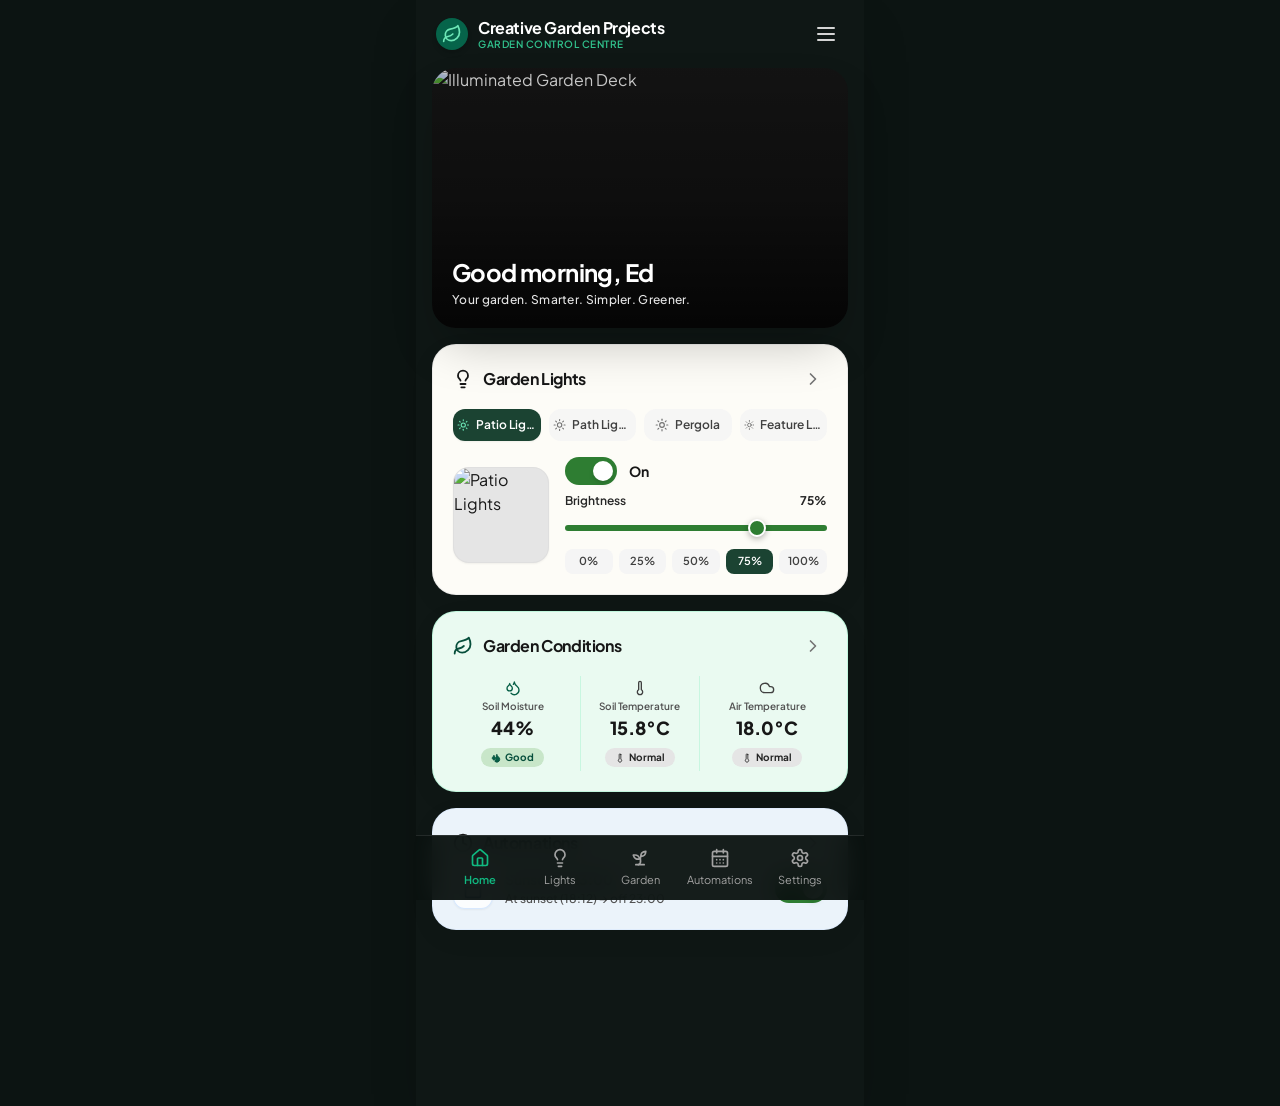
==== demo/index.html @ 7fad54da "Replace dashboard preview with real simulated dashboard" ====
<!doctype html>
<html lang="en">
  <head>
    <meta charset="UTF-8" />
    <link rel="icon" type="image/svg+xml" href="/vite.svg" />
    <meta name="viewport" content="width=device-width, initial-scale=1.0, maximum-scale=1.0, user-scalable=no" />
    <title>Garden Control Centre - Creative Garden Projects</title>
    <link rel="preconnect" href="https://fonts.googleapis.com">
    <link rel="preconnect" href="https://fonts.gstatic.com" crossorigin>
    <link href="https://fonts.googleapis.com/css2?family=Plus+Jakarta+Sans:wght@400;500;600;700;800&display=swap" rel="stylesheet">
    <script type="module" crossorigin src="./assets/index-D17eEdog.js"></script>
    <link rel="stylesheet" crossorigin href="./assets/index-1JJ-7BUG.css">
  </head>
  <body class="bg-[#111916] text-white antialiased selection:bg-emerald-500 selection:text-white">
    <div id="root"></div>
  </body>
</html>
---- demo/assets/index-1JJ-7BUG.css ----
*,:before,:after{--tw-border-spacing-x: 0;--tw-border-spacing-y: 0;--tw-translate-x: 0;--tw-translate-y: 0;--tw-rotate: 0;--tw-skew-x: 0;--tw-skew-y: 0;--tw-scale-x: 1;--tw-scale-y: 1;--tw-pan-x: ;--tw-pan-y: ;--tw-pinch-zoom: ;--tw-scroll-snap-strictness: proximity;--tw-gradient-from-position: ;--tw-gradient-via-position: ;--tw-gradient-to-position: ;--tw-ordinal: ;--tw-slashed-zero: ;--tw-numeric-figure: ;--tw-numeric-spacing: ;--tw-numeric-fraction: ;--tw-ring-inset: ;--tw-ring-offset-width: 0px;--tw-ring-offset-color: #fff;--tw-ring-color: rgb(59 130 246 / .5);--tw-ring-offset-shadow: 0 0 #0000;--tw-ring-shadow: 0 0 #0000;--tw-shadow: 0 0 #0000;--tw-shadow-colored: 0 0 #0000;--tw-blur: ;--tw-brightness: ;--tw-contrast: ;--tw-grayscale: ;--tw-hue-rotate: ;--tw-invert: ;--tw-saturate: ;--tw-sepia: ;--tw-drop-shadow: ;--tw-backdrop-blur: ;--tw-backdrop-brightness: ;--tw-backdrop-contrast: ;--tw-backdrop-grayscale: ;--tw-backdrop-hue-rotate: ;--tw-backdrop-invert: ;--tw-backdrop-opacity: ;--tw-backdrop-saturate: ;--tw-backdrop-sepia: ;--tw-contain-size: ;--tw-contain-layout: ;--tw-contain-paint: ;--tw-contain-style: }::backdrop{--tw-border-spacing-x: 0;--tw-border-spacing-y: 0;--tw-translate-x: 0;--tw-translate-y: 0;--tw-rotate: 0;--tw-skew-x: 0;--tw-skew-y: 0;--tw-scale-x: 1;--tw-scale-y: 1;--tw-pan-x: ;--tw-pan-y: ;--tw-pinch-zoom: ;--tw-scroll-snap-strictness: proximity;--tw-gradient-from-position: ;--tw-gradient-via-position: ;--tw-gradient-to-position: ;--tw-ordinal: ;--tw-slashed-zero: ;--tw-numeric-figure: ;--tw-numeric-spacing: ;--tw-numeric-fraction: ;--tw-ring-inset: ;--tw-ring-offset-width: 0px;--tw-ring-offset-color: #fff;--tw-ring-color: rgb(59 130 246 / .5);--tw-ring-offset-shadow: 0 0 #0000;--tw-ring-shadow: 0 0 #0000;--tw-shadow: 0 0 #0000;--tw-shadow-colored: 0 0 #0000;--tw-blur: ;--tw-brightness: ;--tw-contrast: ;--tw-grayscale: ;--tw-hue-rotate: ;--tw-invert: ;--tw-saturate: ;--tw-sepia: ;--tw-drop-shadow: ;--tw-backdrop-blur: ;--tw-backdrop-brightness: ;--tw-backdrop-contrast: ;--tw-backdrop-grayscale: ;--tw-backdrop-hue-rotate: ;--tw-backdrop-invert: ;--tw-backdrop-opacity: ;--tw-backdrop-saturate: ;--tw-backdrop-sepia: ;--tw-contain-size: ;--tw-contain-layout: ;--tw-contain-paint: ;--tw-contain-style: }*,:before,:after{box-sizing:border-box;border-width:0;border-style:solid;border-color:#e5e7eb}:before,:after{--tw-content: ""}html,:host{line-height:1.5;-webkit-text-size-adjust:100%;-moz-tab-size:4;-o-tab-size:4;tab-size:4;font-family:Plus Jakarta Sans,Inter,system-ui,sans-serif;font-feature-settings:normal;font-variation-settings:normal;-webkit-tap-highlight-color:transparent}body{margin:0;line-height:inherit}hr{height:0;color:inherit;border-top-width:1px}abbr:where([title]){-webkit-text-decoration:underline dotted;text-decoration:underline dotted}h1,h2,h3,h4,h5,h6{font-size:inherit;font-weight:inherit}a{color:inherit;text-decoration:inherit}b,strong{font-weight:bolder}code,kbd,samp,pre{font-family:ui-monospace,SFMono-Regular,Menlo,Monaco,Consolas,Liberation Mono,Courier New,monospace;font-feature-settings:normal;font-variation-settings:normal;font-size:1em}small{font-size:80%}sub,sup{font-size:75%;line-height:0;position:relative;vertical-align:baseline}sub{bottom:-.25em}sup{top:-.5em}table{text-indent:0;border-color:inherit;border-collapse:collapse}button,input,optgroup,select,textarea{font-family:inherit;font-feature-settings:inherit;font-variation-settings:inherit;font-size:100%;font-weight:inherit;line-height:inherit;letter-spacing:inherit;color:inherit;margin:0;padding:0}button,select{text-transform:none}button,input:where([type=button]),input:where([type=reset]),input:where([type=submit]){-webkit-appearance:button;background-color:transparent;background-image:none}:-moz-focusring{outline:auto}:-moz-ui-invalid{box-shadow:none}progress{vertical-align:baseline}::-webkit-inner-spin-button,::-webkit-outer-spin-button{height:auto}[type=search]{-webkit-appearance:textfield;outline-offset:-2px}::-webkit-search-decoration{-webkit-appearance:none}::-webkit-file-upload-button{-webkit-appearance:button;font:inherit}summary{display:list-item}blockquote,dl,dd,h1,h2,h3,h4,h5,h6,hr,figure,p,pre{margin:0}fieldset{margin:0;padding:0}legend{padding:0}ol,ul,menu{list-style:none;margin:0;padding:0}dialog{padding:0}textarea{resize:vertical}input::-moz-placeholder,textarea::-moz-placeholder{opacity:1;color:#9ca3af}input::placeholder,textarea::placeholder{opacity:1;color:#9ca3af}button,[role=button]{cursor:pointer}:disabled{cursor:default}img,svg,video,canvas,audio,iframe,embed,object{display:block;vertical-align:middle}img,video{max-width:100%;height:auto}[hidden]:where(:not([hidden=until-found])){display:none}body{font-family:Plus Jakarta Sans,system-ui,sans-serif;background-color:#0c1412;color:#fff;-webkit-tap-highlight-color:transparent}.container{width:100%}@media (min-width: 640px){.container{max-width:640px}}@media (min-width: 768px){.container{max-width:768px}}@media (min-width: 1024px){.container{max-width:1024px}}@media (min-width: 1280px){.container{max-width:1280px}}@media (min-width: 1536px){.container{max-width:1536px}}.sr-only{position:absolute;width:1px;height:1px;padding:0;margin:-1px;overflow:hidden;clip:rect(0,0,0,0);white-space:nowrap;border-width:0}.fixed{position:fixed}.absolute{position:absolute}.relative{position:relative}.inset-0{top:0;right:0;bottom:0;left:0}.inset-x-0{left:0;right:0}.bottom-0{bottom:0}.left-0{left:0}.right-0{right:0}.z-10{z-index:10}.z-50{z-index:50}.mx-4{margin-left:1rem;margin-right:1rem}.mx-auto{margin-left:auto;margin-right:auto}.my-0\.5{margin-top:.125rem;margin-bottom:.125rem}.mb-1{margin-bottom:.25rem}.mb-2{margin-bottom:.5rem}.mb-24{margin-bottom:6rem}.mb-3{margin-bottom:.75rem}.mb-4{margin-bottom:1rem}.ml-2{margin-left:.5rem}.mt-0\.5{margin-top:.125rem}.mt-1{margin-top:.25rem}.mt-2{margin-top:.5rem}.mt-4{margin-top:1rem}.block{display:block}.inline-block{display:inline-block}.flex{display:flex}.inline-flex{display:inline-flex}.grid{display:grid}.aspect-\[16\/10\]{aspect-ratio:16/10}.h-1\.5{height:.375rem}.h-10{height:2.5rem}.h-12{height:3rem}.h-2{height:.5rem}.h-2\.5{height:.625rem}.h-20{height:5rem}.h-24{height:6rem}.h-3\.5{height:.875rem}.h-4{height:1rem}.h-44{height:11rem}.h-5{height:1.25rem}.h-6{height:1.5rem}.h-7{height:1.75rem}.h-8{height:2rem}.h-full{height:100%}.min-h-screen{min-height:100vh}.w-10{width:2.5rem}.w-12{width:3rem}.w-2{width:.5rem}.w-2\.5{width:.625rem}.w-20{width:5rem}.w-24{width:6rem}.w-3\.5{width:.875rem}.w-4{width:1rem}.w-5{width:1.25rem}.w-6{width:1.5rem}.w-8{width:2rem}.w-\[3\.25rem\]{width:3.25rem}.w-full{width:100%}.min-w-0{min-width:0px}.max-w-\[200px\]{max-width:200px}.max-w-md{max-width:28rem}.flex-1{flex:1 1 0%}.flex-shrink-0,.shrink-0{flex-shrink:0}.translate-x-1{--tw-translate-x: .25rem;transform:translate(var(--tw-translate-x),var(--tw-translate-y)) rotate(var(--tw-rotate)) skew(var(--tw-skew-x)) skewY(var(--tw-skew-y)) scaleX(var(--tw-scale-x)) scaleY(var(--tw-scale-y))}.translate-x-7{--tw-translate-x: 1.75rem;transform:translate(var(--tw-translate-x),var(--tw-translate-y)) rotate(var(--tw-rotate)) skew(var(--tw-skew-x)) skewY(var(--tw-skew-y)) scaleX(var(--tw-scale-x)) scaleY(var(--tw-scale-y))}.transform{transform:translate(var(--tw-translate-x),var(--tw-translate-y)) rotate(var(--tw-rotate)) skew(var(--tw-skew-x)) skewY(var(--tw-skew-y)) scaleX(var(--tw-scale-x)) scaleY(var(--tw-scale-y))}@keyframes pulse{50%{opacity:.5}}.animate-pulse{animation:pulse 2s cubic-bezier(.4,0,.6,1) infinite}@keyframes spin{to{transform:rotate(360deg)}}.animate-spin{animation:spin 1s linear infinite}.cursor-pointer{cursor:pointer}.list-none{list-style-type:none}.appearance-none{-webkit-appearance:none;-moz-appearance:none;appearance:none}.grid-cols-2{grid-template-columns:repeat(2,minmax(0,1fr))}.grid-cols-3{grid-template-columns:repeat(3,minmax(0,1fr))}.grid-cols-4{grid-template-columns:repeat(4,minmax(0,1fr))}.grid-cols-5{grid-template-columns:repeat(5,minmax(0,1fr))}.flex-col{flex-direction:column}.items-start{align-items:flex-start}.items-center{align-items:center}.justify-center{justify-content:center}.justify-between{justify-content:space-between}.gap-1{gap:.25rem}.gap-1\.5{gap:.375rem}.gap-2{gap:.5rem}.gap-2\.5{gap:.625rem}.gap-3{gap:.75rem}.gap-4{gap:1rem}.space-y-1>:not([hidden])~:not([hidden]){--tw-space-y-reverse: 0;margin-top:calc(.25rem * calc(1 - var(--tw-space-y-reverse)));margin-bottom:calc(.25rem * var(--tw-space-y-reverse))}.space-y-2>:not([hidden])~:not([hidden]){--tw-space-y-reverse: 0;margin-top:calc(.5rem * calc(1 - var(--tw-space-y-reverse)));margin-bottom:calc(.5rem * var(--tw-space-y-reverse))}.space-y-3>:not([hidden])~:not([hidden]){--tw-space-y-reverse: 0;margin-top:calc(.75rem * calc(1 - var(--tw-space-y-reverse)));margin-bottom:calc(.75rem * var(--tw-space-y-reverse))}.space-y-4>:not([hidden])~:not([hidden]){--tw-space-y-reverse: 0;margin-top:calc(1rem * calc(1 - var(--tw-space-y-reverse)));margin-bottom:calc(1rem * var(--tw-space-y-reverse))}.overflow-hidden{overflow:hidden}.truncate{overflow:hidden;text-overflow:ellipsis;white-space:nowrap}.rounded{border-radius:.25rem}.rounded-2xl{border-radius:1rem}.rounded-3xl{border-radius:1.5rem}.rounded-full{border-radius:9999px}.rounded-lg{border-radius:.5rem}.rounded-xl{border-radius:.75rem}.border{border-width:1px}.border-4{border-width:4px}.border-x{border-left-width:1px;border-right-width:1px}.border-t{border-top-width:1px}.border-amber-700\/50{border-color:#b4530980}.border-blue-100\/20{border-color:#dbeafe33}.border-blue-100\/70{border-color:#dbeafeb3}.border-blue-200\/60{border-color:#bfdbfe99}.border-blue-500\/30{border-color:#3b82f64d}.border-emerald-200\/50{border-color:#a7f3d080}.border-emerald-200\/60{border-color:#a7f3d099}.border-emerald-500{--tw-border-opacity: 1;border-color:rgb(16 185 129 / var(--tw-border-opacity, 1))}.border-emerald-600\/40{border-color:#05966966}.border-emerald-700\/50{border-color:#04785780}.border-emerald-800\/40{border-color:#065f4666}.border-emerald-900\/40{border-color:#064e3b66}.border-neutral-200\/60{border-color:#e5e5e599}.border-neutral-300\/40{border-color:#d4d4d466}.border-neutral-800{--tw-border-opacity: 1;border-color:rgb(38 38 38 / var(--tw-border-opacity, 1))}.border-red-700\/60{border-color:#b91c1c99}.border-white\/10{border-color:#ffffff1a}.border-white\/15{border-color:#ffffff26}.border-t-transparent{border-top-color:transparent}.bg-\[\#0a110f\]\/95{background-color:#0a110ff2}.bg-\[\#0c1412\]{--tw-bg-opacity: 1;background-color:rgb(12 20 18 / var(--tw-bg-opacity, 1))}.bg-\[\#0f1715\]{--tw-bg-opacity: 1;background-color:rgb(15 23 21 / var(--tw-bg-opacity, 1))}.bg-\[\#111916\]{--tw-bg-opacity: 1;background-color:rgb(17 25 22 / var(--tw-bg-opacity, 1))}.bg-\[\#162320\]{--tw-bg-opacity: 1;background-color:rgb(22 35 32 / var(--tw-bg-opacity, 1))}.bg-\[\#1b2b27\]{--tw-bg-opacity: 1;background-color:rgb(27 43 39 / var(--tw-bg-opacity, 1))}.bg-\[\#1b4332\]{--tw-bg-opacity: 1;background-color:rgb(27 67 50 / var(--tw-bg-opacity, 1))}.bg-\[\#2e7d32\]{--tw-bg-opacity: 1;background-color:rgb(46 125 50 / var(--tw-bg-opacity, 1))}.bg-\[\#c8e6c9\]{--tw-bg-opacity: 1;background-color:rgb(200 230 201 / var(--tw-bg-opacity, 1))}.bg-\[\#eafaf1\]{--tw-bg-opacity: 1;background-color:rgb(234 250 241 / var(--tw-bg-opacity, 1))}.bg-\[\#ebf3fa\]{--tw-bg-opacity: 1;background-color:rgb(235 243 250 / var(--tw-bg-opacity, 1))}.bg-\[\#fdfcf7\]{--tw-bg-opacity: 1;background-color:rgb(253 252 247 / var(--tw-bg-opacity, 1))}.bg-amber-400{--tw-bg-opacity: 1;background-color:rgb(251 191 36 / var(--tw-bg-opacity, 1))}.bg-amber-950\/40{background-color:#451a0366}.bg-blue-500\/20{background-color:#3b82f633}.bg-blue-900\/40{background-color:#1e3a8a66}.bg-emerald-400{--tw-bg-opacity: 1;background-color:rgb(52 211 153 / var(--tw-bg-opacity, 1))}.bg-emerald-500{--tw-bg-opacity: 1;background-color:rgb(16 185 129 / var(--tw-bg-opacity, 1))}.bg-emerald-700{--tw-bg-opacity: 1;background-color:rgb(4 120 87 / var(--tw-bg-opacity, 1))}.bg-emerald-700\/80{background-color:#047857cc}.bg-emerald-950\/40{background-color:#022c2266}.bg-emerald-950\/70{background-color:#022c22b3}.bg-neutral-100{--tw-bg-opacity: 1;background-color:rgb(245 245 245 / var(--tw-bg-opacity, 1))}.bg-neutral-100\/90{background-color:#f5f5f5e6}.bg-neutral-200{--tw-bg-opacity: 1;background-color:rgb(229 229 229 / var(--tw-bg-opacity, 1))}.bg-neutral-300{--tw-bg-opacity: 1;background-color:rgb(212 212 212 / var(--tw-bg-opacity, 1))}.bg-neutral-600{--tw-bg-opacity: 1;background-color:rgb(82 82 82 / var(--tw-bg-opacity, 1))}.bg-neutral-900{--tw-bg-opacity: 1;background-color:rgb(23 23 23 / var(--tw-bg-opacity, 1))}.bg-neutral-900\/80{background-color:#171717cc}.bg-red-950\/50{background-color:#450a0a80}.bg-white{--tw-bg-opacity: 1;background-color:rgb(255 255 255 / var(--tw-bg-opacity, 1))}.bg-white\/80{background-color:#fffc}.bg-gradient-to-t{background-image:linear-gradient(to top,var(--tw-gradient-stops))}.from-black\/80{--tw-gradient-from: rgb(0 0 0 / .8) var(--tw-gradient-from-position);--tw-gradient-to: rgb(0 0 0 / 0) var(--tw-gradient-to-position);--tw-gradient-stops: var(--tw-gradient-from), var(--tw-gradient-to)}.via-black\/40{--tw-gradient-to: rgb(0 0 0 / 0) var(--tw-gradient-to-position);--tw-gradient-stops: var(--tw-gradient-from), rgb(0 0 0 / .4) var(--tw-gradient-via-position), var(--tw-gradient-to)}.to-black\/20{--tw-gradient-to: rgb(0 0 0 / .2) var(--tw-gradient-to-position)}.fill-emerald-800{fill:#065f46}.stroke-\[2\.2\]{stroke-width:2.2}.object-cover{-o-object-fit:cover;object-fit:cover}.p-1{padding:.25rem}.p-1\.5{padding:.375rem}.p-3{padding:.75rem}.p-4{padding:1rem}.p-5{padding:1.25rem}.px-1{padding-left:.25rem;padding-right:.25rem}.px-2{padding-left:.5rem;padding-right:.5rem}.px-2\.5{padding-left:.625rem;padding-right:.625rem}.px-3{padding-left:.75rem;padding-right:.75rem}.px-4{padding-left:1rem;padding-right:1rem}.px-5{padding-left:1.25rem;padding-right:1.25rem}.px-6{padding-left:1.5rem;padding-right:1.5rem}.py-0\.5{padding-top:.125rem;padding-bottom:.125rem}.py-1{padding-top:.25rem;padding-bottom:.25rem}.py-2{padding-top:.5rem;padding-bottom:.5rem}.py-3{padding-top:.75rem;padding-bottom:.75rem}.pb-2{padding-bottom:.5rem}.pb-20{padding-bottom:5rem}.pt-3{padding-top:.75rem}.pt-4{padding-top:1rem}.text-left{text-align:left}.text-center{text-align:center}.font-mono{font-family:ui-monospace,SFMono-Regular,Menlo,Monaco,Consolas,Liberation Mono,Courier New,monospace}.text-2xl{font-size:1.5rem;line-height:2rem}.text-\[10px\]{font-size:10px}.text-\[11px\]{font-size:11px}.text-base{font-size:1rem;line-height:1.5rem}.text-lg{font-size:1.125rem;line-height:1.75rem}.text-sm{font-size:.875rem;line-height:1.25rem}.text-xl{font-size:1.25rem;line-height:1.75rem}.text-xs{font-size:.75rem;line-height:1rem}.font-black{font-weight:900}.font-bold{font-weight:700}.font-extrabold{font-weight:800}.font-medium{font-weight:500}.font-semibold{font-weight:600}.uppercase{text-transform:uppercase}.leading-snug{line-height:1.375}.leading-tight{line-height:1.25}.tracking-tight{letter-spacing:-.025em}.tracking-wide{letter-spacing:.025em}.tracking-wider{letter-spacing:.05em}.text-amber-300{--tw-text-opacity: 1;color:rgb(252 211 77 / var(--tw-text-opacity, 1))}.text-amber-400{--tw-text-opacity: 1;color:rgb(251 191 36 / var(--tw-text-opacity, 1))}.text-blue-300{--tw-text-opacity: 1;color:rgb(147 197 253 / var(--tw-text-opacity, 1))}.text-blue-400{--tw-text-opacity: 1;color:rgb(96 165 250 / var(--tw-text-opacity, 1))}.text-blue-900{--tw-text-opacity: 1;color:rgb(30 58 138 / var(--tw-text-opacity, 1))}.text-emerald-300{--tw-text-opacity: 1;color:rgb(110 231 183 / var(--tw-text-opacity, 1))}.text-emerald-400{--tw-text-opacity: 1;color:rgb(52 211 153 / var(--tw-text-opacity, 1))}.text-emerald-400\/90{color:#34d399e6}.text-emerald-500{--tw-text-opacity: 1;color:rgb(16 185 129 / var(--tw-text-opacity, 1))}.text-emerald-800{--tw-text-opacity: 1;color:rgb(6 95 70 / var(--tw-text-opacity, 1))}.text-emerald-900{--tw-text-opacity: 1;color:rgb(6 78 59 / var(--tw-text-opacity, 1))}.text-neutral-100{--tw-text-opacity: 1;color:rgb(245 245 245 / var(--tw-text-opacity, 1))}.text-neutral-200{--tw-text-opacity: 1;color:rgb(229 229 229 / var(--tw-text-opacity, 1))}.text-neutral-300{--tw-text-opacity: 1;color:rgb(212 212 212 / var(--tw-text-opacity, 1))}.text-neutral-400{--tw-text-opacity: 1;color:rgb(163 163 163 / var(--tw-text-opacity, 1))}.text-neutral-500{--tw-text-opacity: 1;color:rgb(115 115 115 / var(--tw-text-opacity, 1))}.text-neutral-600{--tw-text-opacity: 1;color:rgb(82 82 82 / var(--tw-text-opacity, 1))}.text-neutral-700{--tw-text-opacity: 1;color:rgb(64 64 64 / var(--tw-text-opacity, 1))}.text-neutral-800{--tw-text-opacity: 1;color:rgb(38 38 38 / var(--tw-text-opacity, 1))}.text-neutral-900{--tw-text-opacity: 1;color:rgb(23 23 23 / var(--tw-text-opacity, 1))}.text-red-300{--tw-text-opacity: 1;color:rgb(252 165 165 / var(--tw-text-opacity, 1))}.text-red-400{--tw-text-opacity: 1;color:rgb(248 113 113 / var(--tw-text-opacity, 1))}.text-white{--tw-text-opacity: 1;color:rgb(255 255 255 / var(--tw-text-opacity, 1))}.underline{text-decoration-line:underline}.underline-offset-2{text-underline-offset:2px}.antialiased{-webkit-font-smoothing:antialiased;-moz-osx-font-smoothing:grayscale}.accent-\[\#2e7d32\]{accent-color:#2e7d32}.accent-emerald-500{accent-color:#10b981}.shadow-2xl{--tw-shadow: 0 25px 50px -12px rgb(0 0 0 / .25);--tw-shadow-colored: 0 25px 50px -12px var(--tw-shadow-color);box-shadow:var(--tw-ring-offset-shadow, 0 0 #0000),var(--tw-ring-shadow, 0 0 #0000),var(--tw-shadow)}.shadow-card{--tw-shadow: 0 8px 30px rgba(0, 0, 0, .04);--tw-shadow-colored: 0 8px 30px var(--tw-shadow-color);box-shadow:var(--tw-ring-offset-shadow, 0 0 #0000),var(--tw-ring-shadow, 0 0 #0000),var(--tw-shadow)}.shadow-lg{--tw-shadow: 0 10px 15px -3px rgb(0 0 0 / .1), 0 4px 6px -4px rgb(0 0 0 / .1);--tw-shadow-colored: 0 10px 15px -3px var(--tw-shadow-color), 0 4px 6px -4px var(--tw-shadow-color);box-shadow:var(--tw-ring-offset-shadow, 0 0 #0000),var(--tw-ring-shadow, 0 0 #0000),var(--tw-shadow)}.shadow-md{--tw-shadow: 0 4px 6px -1px rgb(0 0 0 / .1), 0 2px 4px -2px rgb(0 0 0 / .1);--tw-shadow-colored: 0 4px 6px -1px var(--tw-shadow-color), 0 2px 4px -2px var(--tw-shadow-color);box-shadow:var(--tw-ring-offset-shadow, 0 0 #0000),var(--tw-ring-shadow, 0 0 #0000),var(--tw-shadow)}.shadow-sm{--tw-shadow: 0 1px 2px 0 rgb(0 0 0 / .05);--tw-shadow-colored: 0 1px 2px 0 var(--tw-shadow-color);box-shadow:var(--tw-ring-offset-shadow, 0 0 #0000),var(--tw-ring-shadow, 0 0 #0000),var(--tw-shadow)}.shadow-xl{--tw-shadow: 0 20px 25px -5px rgb(0 0 0 / .1), 0 8px 10px -6px rgb(0 0 0 / .1);--tw-shadow-colored: 0 20px 25px -5px var(--tw-shadow-color), 0 8px 10px -6px var(--tw-shadow-color);box-shadow:var(--tw-ring-offset-shadow, 0 0 #0000),var(--tw-ring-shadow, 0 0 #0000),var(--tw-shadow)}.filter{filter:var(--tw-blur) var(--tw-brightness) var(--tw-contrast) var(--tw-grayscale) var(--tw-hue-rotate) var(--tw-invert) var(--tw-saturate) var(--tw-sepia) var(--tw-drop-shadow)}.backdrop-blur-md{--tw-backdrop-blur: blur(12px);-webkit-backdrop-filter:var(--tw-backdrop-blur) var(--tw-backdrop-brightness) var(--tw-backdrop-contrast) var(--tw-backdrop-grayscale) var(--tw-backdrop-hue-rotate) var(--tw-backdrop-invert) var(--tw-backdrop-opacity) var(--tw-backdrop-saturate) var(--tw-backdrop-sepia);backdrop-filter:var(--tw-backdrop-blur) var(--tw-backdrop-brightness) var(--tw-backdrop-contrast) var(--tw-backdrop-grayscale) var(--tw-backdrop-hue-rotate) var(--tw-backdrop-invert) var(--tw-backdrop-opacity) var(--tw-backdrop-saturate) var(--tw-backdrop-sepia)}.transition-all{transition-property:all;transition-timing-function:cubic-bezier(.4,0,.2,1);transition-duration:.15s}.transition-colors{transition-property:color,background-color,border-color,text-decoration-color,fill,stroke;transition-timing-function:cubic-bezier(.4,0,.2,1);transition-duration:.15s}.transition-transform{transition-property:transform;transition-timing-function:cubic-bezier(.4,0,.2,1);transition-duration:.15s}input[type=range]{-webkit-appearance:none;-moz-appearance:none;appearance:none;background:transparent;cursor:pointer}input[type=range]::-webkit-slider-runnable-track{background:#2e7d32;height:6px;border-radius:9999px}input[type=range]::-moz-range-track{background:#2e7d32;height:6px;border-radius:9999px}input[type=range]::-webkit-slider-thumb{-webkit-appearance:none;-moz-appearance:none;appearance:none;margin-top:-6px;background-color:#2e7d32;height:18px;width:18px;border-radius:50%;border:2px solid #ffffff;box-shadow:0 2px 6px #0000004d}input[type=range]::-moz-range-thumb{background-color:#2e7d32;height:18px;width:18px;border-radius:50%;border:2px solid #ffffff;box-shadow:0 2px 6px #0000004d}.selection\:bg-emerald-500 *::-moz-selection{--tw-bg-opacity: 1;background-color:rgb(16 185 129 / var(--tw-bg-opacity, 1))}.selection\:bg-emerald-500 *::selection{--tw-bg-opacity: 1;background-color:rgb(16 185 129 / var(--tw-bg-opacity, 1))}.selection\:text-white *::-moz-selection{--tw-text-opacity: 1;color:rgb(255 255 255 / var(--tw-text-opacity, 1))}.selection\:text-white *::selection{--tw-text-opacity: 1;color:rgb(255 255 255 / var(--tw-text-opacity, 1))}.selection\:bg-emerald-500::-moz-selection{--tw-bg-opacity: 1;background-color:rgb(16 185 129 / var(--tw-bg-opacity, 1))}.selection\:bg-emerald-500::selection{--tw-bg-opacity: 1;background-color:rgb(16 185 129 / var(--tw-bg-opacity, 1))}.selection\:text-white::-moz-selection{--tw-text-opacity: 1;color:rgb(255 255 255 / var(--tw-text-opacity, 1))}.selection\:text-white::selection{--tw-text-opacity: 1;color:rgb(255 255 255 / var(--tw-text-opacity, 1))}.placeholder\:text-neutral-500::-moz-placeholder{--tw-text-opacity: 1;color:rgb(115 115 115 / var(--tw-text-opacity, 1))}.placeholder\:text-neutral-500::placeholder{--tw-text-opacity: 1;color:rgb(115 115 115 / var(--tw-text-opacity, 1))}.hover\:border-emerald-300:hover{--tw-border-opacity: 1;border-color:rgb(110 231 183 / var(--tw-border-opacity, 1))}.hover\:bg-blue-100:hover{--tw-bg-opacity: 1;background-color:rgb(219 234 254 / var(--tw-bg-opacity, 1))}.hover\:bg-emerald-100:hover{--tw-bg-opacity: 1;background-color:rgb(209 250 229 / var(--tw-bg-opacity, 1))}.hover\:bg-emerald-600:hover{--tw-bg-opacity: 1;background-color:rgb(5 150 105 / var(--tw-bg-opacity, 1))}.hover\:bg-neutral-200:hover{--tw-bg-opacity: 1;background-color:rgb(229 229 229 / var(--tw-bg-opacity, 1))}.hover\:bg-white\/10:hover{background-color:#ffffff1a}.hover\:text-blue-900:hover{--tw-text-opacity: 1;color:rgb(30 58 138 / var(--tw-text-opacity, 1))}.hover\:text-emerald-900:hover{--tw-text-opacity: 1;color:rgb(6 78 59 / var(--tw-text-opacity, 1))}.hover\:text-neutral-200:hover{--tw-text-opacity: 1;color:rgb(229 229 229 / var(--tw-text-opacity, 1))}.hover\:text-neutral-900:hover{--tw-text-opacity: 1;color:rgb(23 23 23 / var(--tw-text-opacity, 1))}.hover\:text-white:hover{--tw-text-opacity: 1;color:rgb(255 255 255 / var(--tw-text-opacity, 1))}.focus\:outline-none:focus{outline:2px solid transparent;outline-offset:2px}.focus-visible\:outline:focus-visible{outline-style:solid}.focus-visible\:outline-2:focus-visible{outline-width:2px}.focus-visible\:outline-blue-700:focus-visible{outline-color:#1d4ed8}.focus-visible\:outline-emerald-400:focus-visible{outline-color:#34d399}.focus-visible\:outline-emerald-700:focus-visible{outline-color:#047857}.disabled\:cursor-not-allowed:disabled{cursor:not-allowed}.disabled\:opacity-50:disabled{opacity:.5}
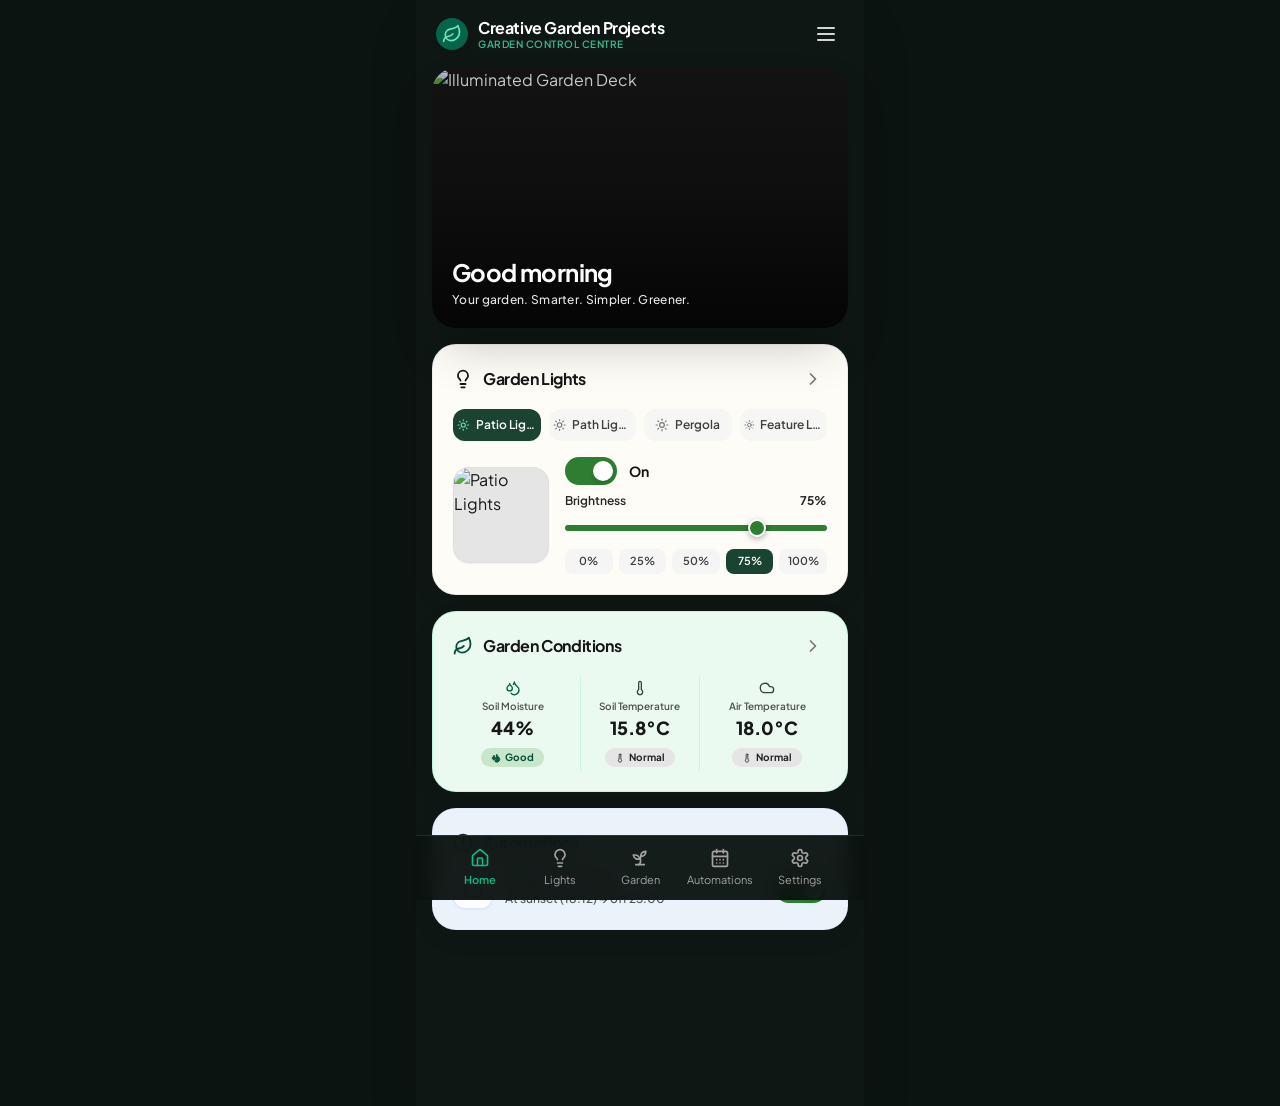
==== commit d90874f7: "Use a blank greeting name in the dashboard demo" ====
--- a/demo/index.html
+++ b/demo/index.html
@@ -8,7 +8,7 @@
     <link rel="preconnect" href="https://fonts.googleapis.com">
     <link rel="preconnect" href="https://fonts.gstatic.com" crossorigin>
     <link href="https://fonts.googleapis.com/css2?family=Plus+Jakarta+Sans:wght@400;500;600;700;800&display=swap" rel="stylesheet">
-    <script type="module" crossorigin src="./assets/index-D17eEdog.js"></script>
+    <script type="module" crossorigin src="./assets/index-BSGzYwkQ.js"></script>
     <link rel="stylesheet" crossorigin href="./assets/index-1JJ-7BUG.css">
   </head>
   <body class="bg-[#111916] text-white antialiased selection:bg-emerald-500 selection:text-white">
